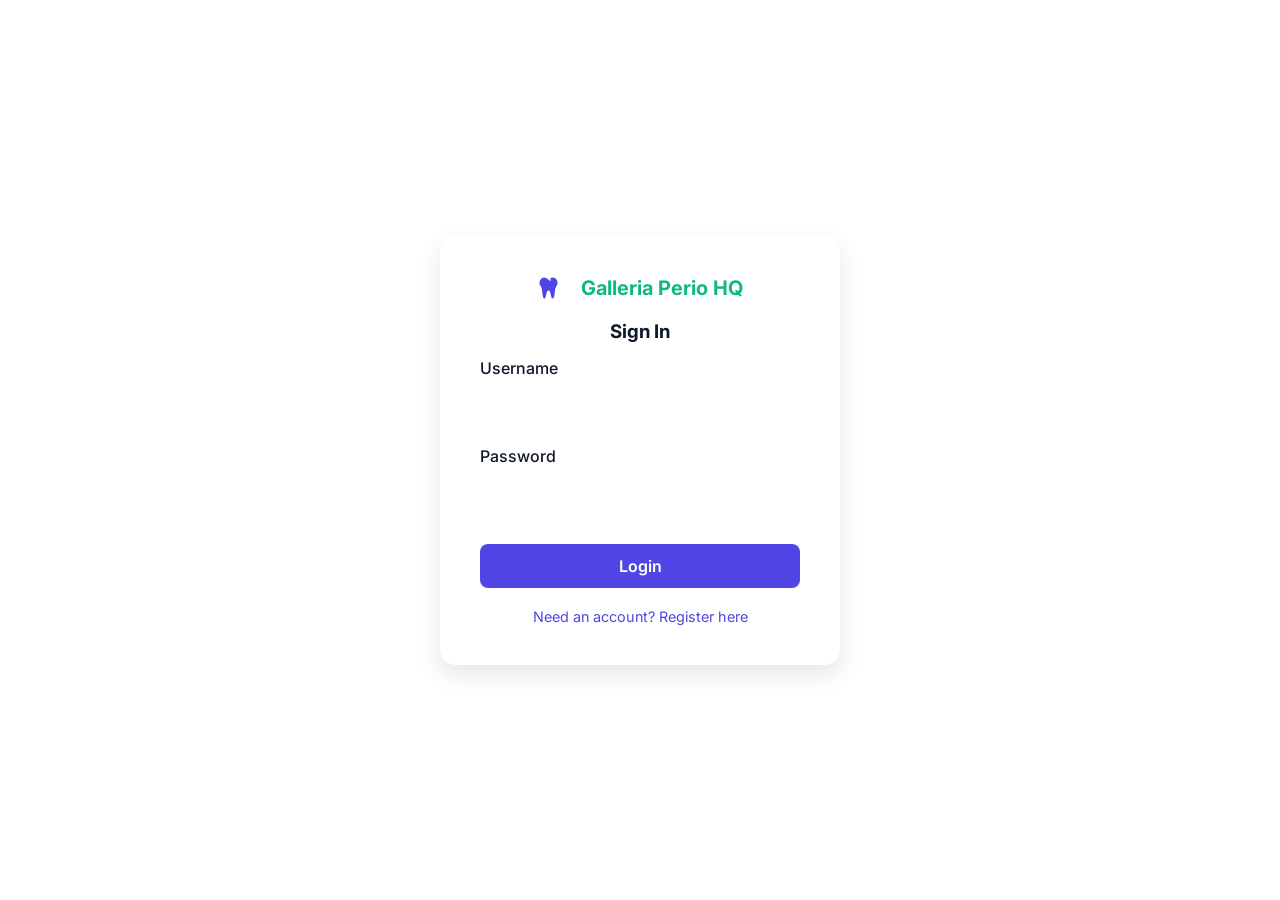
==== login.html @ 0009d3b1 "Add files via upload" ====
<!DOCTYPE html>
<html lang="en">
<head>
    <meta charset="UTF-8">
    <meta name="viewport" content="width=device-width, initial-scale=1.0">
    <title>Login - AI Referral Tracker</title>
    <link rel="stylesheet" href="styles.css">
    <link href="https://fonts.googleapis.com/css2?family=Inter:wght@300;400;500;600;700&display=swap" rel="stylesheet">
    <link href="https://cdnjs.cloudflare.com/ajax/libs/font-awesome/6.0.0/css/all.min.css" rel="stylesheet">
    <style>
        body {
            display: flex;
            justify-content: center;
            align-items: center;
            height: 100vh;
            background: var(--bg-color);
        }
        .auth-container {
            background: var(--card-bg);
            padding: 40px;
            border-radius: 16px;
            box-shadow: 0 10px 25px rgba(0,0,0,0.1);
            width: 100%;
            max-width: 400px;
            text-align: center;
        }
        .auth-container h2 {
            margin-bottom: 24px;
            color: var(--text-color);
        }
        .form-group {
            margin-bottom: 20px;
            text-align: left;
        }
        .form-group label {
            display: block;
            margin-bottom: 8px;
            font-weight: 500;
            color: var(--text-color);
        }
        .form-group input {
            width: 100%;
            padding: 12px;
            border: 1px solid var(--border-color);
            border-radius: 8px;
            font-family: inherit;
            background: var(--bg-color);
            color: var(--text-color);
        }
        .auth-btn {
            width: 100%;
            padding: 12px;
            background: var(--primary);
            color: white;
            border: none;
            border-radius: 8px;
            font-size: 1rem;
            font-weight: 600;
            cursor: pointer;
            margin-top: 10px;
        }
        .auth-btn:hover {
            opacity: 0.9;
        }
        .toggle-link {
            display: block;
            margin-top: 20px;
            color: var(--primary);
            text-decoration: none;
            font-size: 0.9rem;
            cursor: pointer;
        }
        .error-msg {
            color: var(--danger);
            margin-bottom: 15px;
            font-size: 0.9rem;
        }
    </style>
</head>
<body>
    <div class="auth-container">
        <div class="logo" style="justify-content: center; margin-bottom: 20px; display:flex; align-items:center;">
            <i class="fas fa-tooth" style="font-size: 1.5rem; color: var(--primary);"></i>
            <h2 style="margin:0; margin-left:10px;">Galleria Perio HQ</h2>
        </div>
        <h3 id="authTitle">Sign In</h3>
        <p class="error-msg" id="errorMsg"></p>
        
        <form id="authForm">
            <div class="form-group">
                <label for="username">Username</label>
                <input type="text" id="username" required autocomplete="username">
            </div>
            <div class="form-group">
                <label for="password">Password</label>
                <input type="password" id="password" required autocomplete="current-password">
            </div>
            <button type="submit" class="auth-btn" id="submitBtn">Login</button>
        </form>
        
        <a class="toggle-link" id="toggleMode">Need an account? Register here</a>
    </div>

    <script src="auth.js"></script>
</body>
</html>
---- styles.css ----
:root {
    --primary: #4F46E5;
    --primary-hover: #4338CA;
    --secondary: #10B981;
    --danger: #EF4444;
    --warning: #F59E0B;
    --background: #F8FAFC;
    --card-bg: #FFFFFF;
    --text-main: #0F172A;
    --text-muted: #64748B;
    --border: #E2E8F0;
    --sidebar-bg: #0F172A;
    --sidebar-text: #F8FAFC;
    
    --shadow-sm: 0 1px 2px 0 rgba(0, 0, 0, 0.05);
    --shadow-md: 0 4px 6px -1px rgba(0, 0, 0, 0.1), 0 2px 4px -1px rgba(0, 0, 0, 0.06);
    --shadow-lg: 0 10px 15px -3px rgba(0, 0, 0, 0.1), 0 4px 6px -2px rgba(0, 0, 0, 0.05);
}

* {
    margin: 0;
    padding: 0;
    box-sizing: border-box;
    font-family: 'Inter', sans-serif;
}

body {
    background-color: var(--background);
    color: var(--text-main);
    display: flex;
    min-height: 100vh;
}

/* Sidebar */
.sidebar {
    width: 260px;
    background-color: var(--sidebar-bg);
    color: var(--sidebar-text);
    padding: 24px;
    display: flex;
    flex-direction: column;
    box-shadow: 4px 0 10px rgba(0,0,0,0.1);
    z-index: 10;
}

.logo {
    display: flex;
    align-items: center;
    gap: 12px;
    margin-bottom: 40px;
    color: var(--secondary);
}

.logo h2 {
    font-size: 1.25rem;
    font-weight: 700;
    color: white;
}

.sidebar nav {
    display: flex;
    flex-direction: column;
    gap: 8px;
    flex-grow: 1;
}

.sidebar nav a {
    color: #94A3B8;
    text-decoration: none;
    padding: 12px 16px;
    border-radius: 8px;
    display: flex;
    align-items: center;
    gap: 12px;
    font-weight: 500;
    transition: all 0.2s ease;
}

.sidebar nav a:hover, .sidebar nav a.active {
    background-color: rgba(255, 255, 255, 0.1);
    color: white;
}

.sidebar nav a.active {
    border-left: 4px solid var(--primary);
    background: linear-gradient(90deg, rgba(79,70,229,0.2) 0%, transparent 100%);
}

.upload-section {
    background-color: rgba(255,255,255,0.05);
    padding: 20px;
    border-radius: 12px;
    margin-top: 20px;
}

.upload-section h3 {
    font-size: 0.9rem;
    margin-bottom: 8px;
}

.upload-section p {
    font-size: 0.8rem;
    color: #94A3B8;
    margin-bottom: 16px;
}

/* Main Content */
.main-content {
    flex-grow: 1;
    padding: 32px 48px;
    overflow-y: auto;
    width: calc(100% - 260px);
}

header {
    display: flex;
    justify-content: space-between;
    align-items: center;
    margin-bottom: 32px;
}

header h1 {
    font-size: 1.8rem;
    font-weight: 700;
}

.subtitle {
    color: var(--text-muted);
    font-size: 0.95rem;
    margin-top: 4px;
}

.user-profile img {
    border-radius: 50%;
    width: 48px;
    height: 48px;
    border: 2px solid white;
    box-shadow: var(--shadow-sm);
}

/* Cards */
.card {
    background-color: var(--card-bg);
    border-radius: 16px;
    padding: 24px;
    box-shadow: var(--shadow-sm);
    transition: transform 0.2s ease, box-shadow 0.2s ease;
    border: 1px solid var(--border);
}

.card:hover {
    transform: translateY(-2px);
    box-shadow: var(--shadow-md);
}

.kpi-cards {
    display: grid;
    grid-template-columns: repeat(3, 1fr);
    gap: 24px;
    margin-bottom: 32px;
}

.kpi-card {
    display: flex;
    align-items: center;
    gap: 20px;
}

.kpi-icon {
    width: 60px;
    height: 60px;
    border-radius: 14px;
    background-color: rgba(79, 70, 229, 0.1);
    color: var(--primary);
    display: flex;
    align-items: center;
    justify-content: center;
    font-size: 1.5rem;
}
.kpi-icon.warning { background-color: rgba(239, 68, 68, 0.1); color: var(--danger); }
.kpi-icon.success { background-color: rgba(16, 185, 129, 0.1); color: var(--secondary); }

.kpi-info h3 { font-size: 0.875rem; color: var(--text-muted); font-weight: 500; }
.kpi-value { font-size: 1.75rem; font-weight: 700; margin: 4px 0; }
.trend { font-size: 0.8rem; font-weight: 600; padding: 4px 8px; border-radius: 20px; display:inline-block; margin-top: 4px; }
.trend.positive { background-color: rgba(16, 185, 129, 0.1); color: var(--secondary); }
.trend.negative { background-color: rgba(239, 68, 68, 0.1); color: var(--danger); }

/* Dashboard Grid */
.dashboard-grid {
    display: grid;
    grid-template-columns: 2fr 1fr;
    gap: 24px;
}

.card-header {
    display: flex;
    justify-content: space-between;
    align-items: center;
    margin-bottom: 20px;
}
.card-header h2 {
    font-size: 1.25rem;
    font-weight: 600;
}

/* AI Insight Box */
.ai-insight-box {
    background: linear-gradient(135deg, rgba(79, 70, 229, 0.05) 0%, rgba(139, 92, 246, 0.05) 100%);
    border: 1px solid rgba(139, 92, 246, 0.3);
    padding: 16px 20px;
    border-radius: 12px;
    margin-bottom: 24px;
    display: flex;
    align-items: flex-start;
    gap: 16px;
    animation: fadeIn 0.5s ease;
    box-shadow: 0 4px 15px rgba(139, 92, 246, 0.1);
}

@keyframes fadeIn { from { opacity: 0; transform: translateY(-10px); } to { opacity: 1; transform: translateY(0); } }

.insight-icon {
    color: #8B5CF6;
    font-size: 1.5rem;
    margin-top: 2px;
}
.ai-insight-box p {
    font-size: 0.95rem;
    line-height: 1.6;
    color: #4C1D95;
    font-weight: 500;
}

/* Tables */
table {
    width: 100%;
    border-collapse: collapse;
}

th {
    text-align: left;
    padding: 12px 16px;
    border-bottom: 2px solid var(--border);
    color: var(--text-muted);
    font-weight: 600;
    font-size: 0.85rem;
    text-transform: uppercase;
}

td {
    padding: 16px;
    border-bottom: 1px solid var(--border);
    font-size: 0.95rem;
    vertical-align: middle;
}

tr:last-child td { border-bottom: none; }

.status-badge {
    padding: 6px 14px;
    border-radius: 999px;
    font-size: 0.75rem;
    font-weight: 600;
    display: inline-block;
}
.status-lost { background-color: rgba(239, 68, 68, 0.1); color: var(--danger); border: 1px solid rgba(239, 68, 68, 0.2); }
.status-decreasing { background-color: rgba(245, 158, 11, 0.1); color: var(--warning); border: 1px solid rgba(245, 158, 11, 0.2); }
.status-stable { background-color: rgba(16, 185, 129, 0.1); color: var(--secondary); border: 1px solid rgba(16, 185, 129, 0.2); }

/* Buttons */
.btn-primary, .btn-secondary {
    padding: 10px 20px;
    border-radius: 8px;
    font-size: 0.875rem;
    font-weight: 600;
    cursor: pointer;
    border: none;
    display: inline-flex;
    align-items: center;
    gap: 8px;
    transition: all 0.2s ease;
}

.btn-primary { background-color: var(--primary); color: white; box-shadow: 0 4px 6px rgba(79, 70, 229, 0.25); }
.btn-primary:hover { background-color: var(--primary-hover); transform: translateY(-1px); box-shadow: 0 6px 10px rgba(79, 70, 229, 0.3); }

.btn-secondary { background-color: #F8FAFC; color: var(--text-main); border: 1px solid var(--border); }
.btn-secondary:hover { background-color: #F1F5F9; border-color: #CBD5E1; }

input[type="file"] { display: none; }
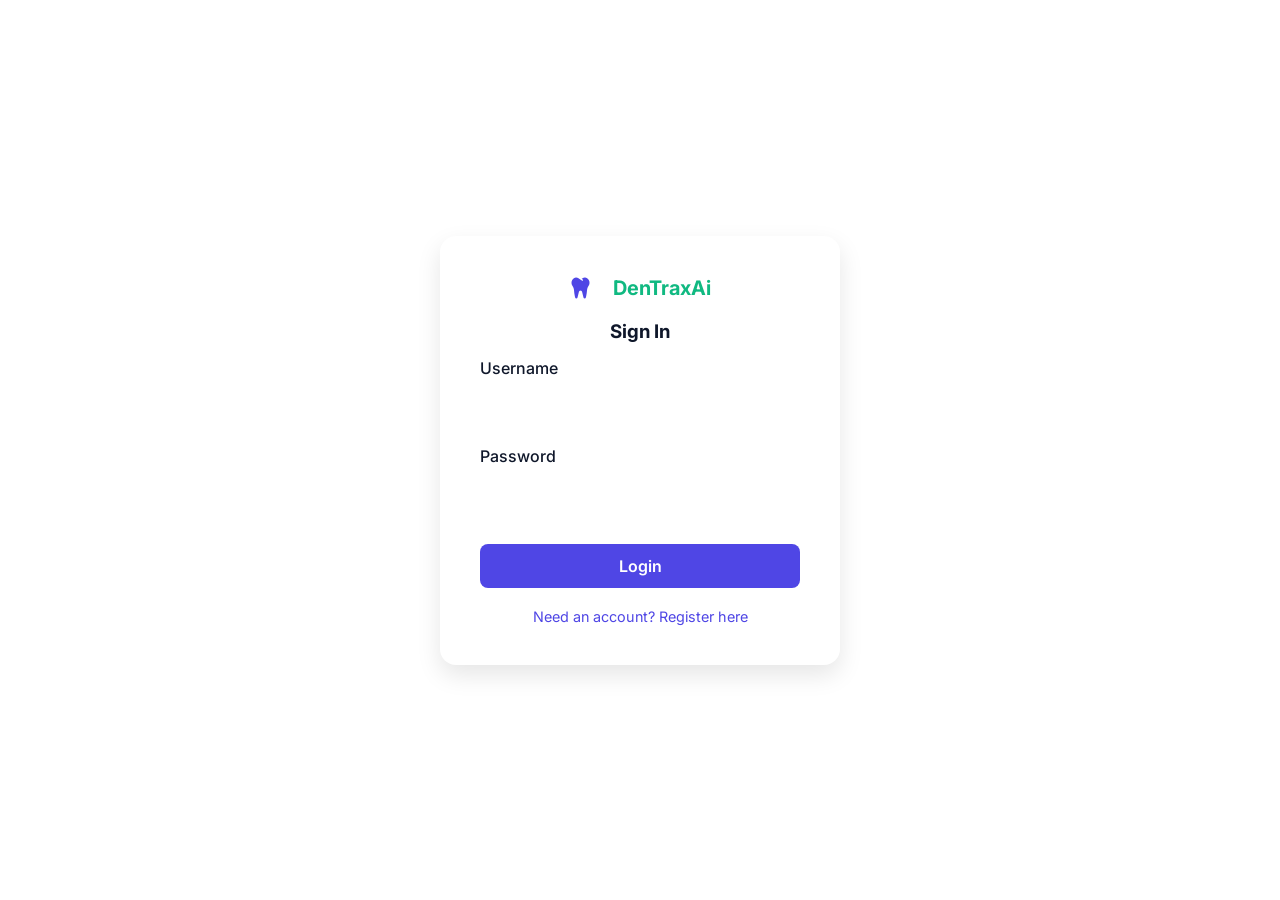
==== commit f9bc0c10: "Add files via upload" ====
--- a/login.html
+++ b/login.html
@@ -81,7 +81,7 @@
     <div class="auth-container">
         <div class="logo" style="justify-content: center; margin-bottom: 20px; display:flex; align-items:center;">
             <i class="fas fa-tooth" style="font-size: 1.5rem; color: var(--primary);"></i>
-            <h2 style="margin:0; margin-left:10px;">Galleria Perio HQ</h2>
+            <h2 style="margin:0; margin-left:10px;">DenTraxAi</h2>
         </div>
         <h3 id="authTitle">Sign In</h3>
         <p class="error-msg" id="errorMsg"></p>
